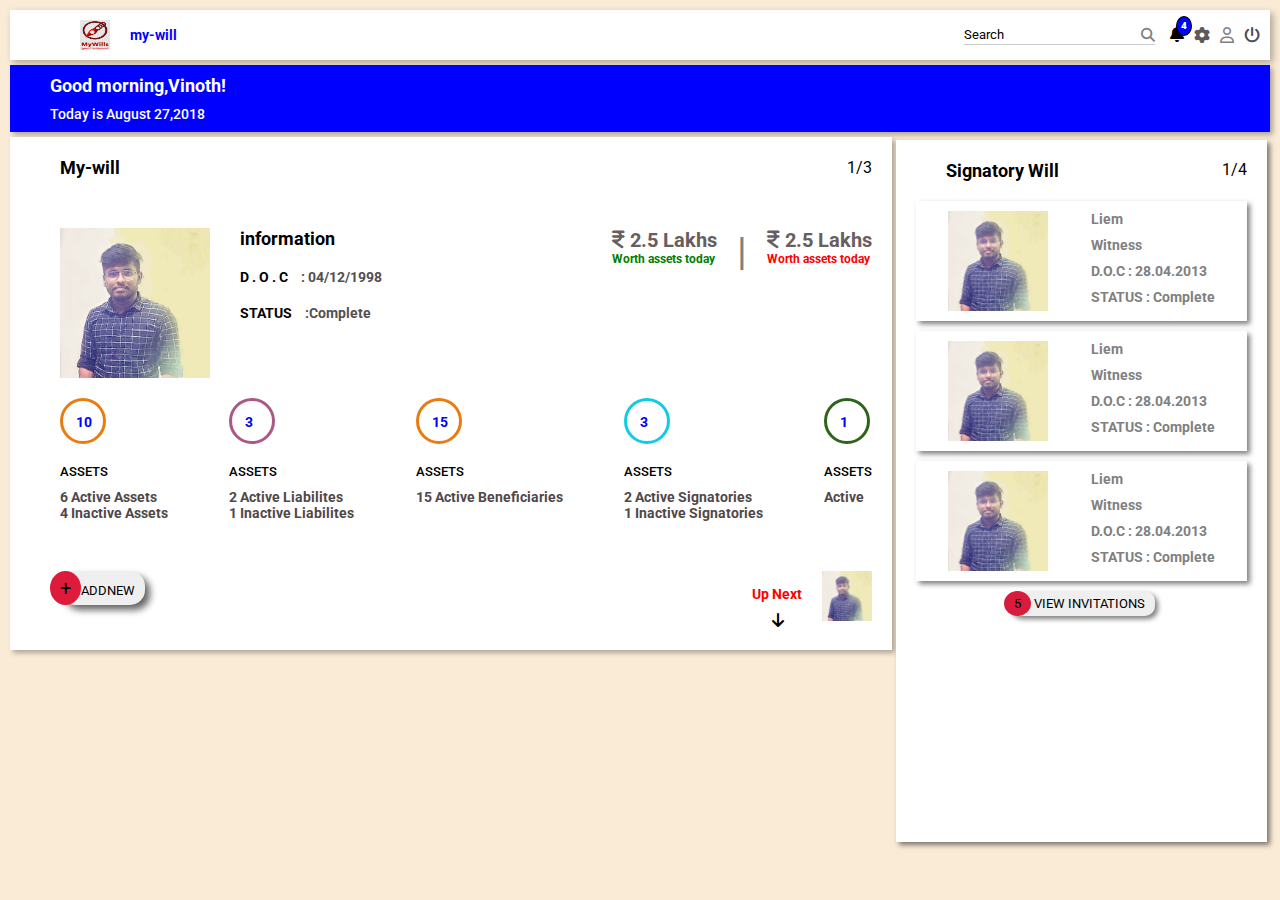
==== index.html @ d2a9e1b7 "new file added" ====
<!DOCTYPE html>
<html lang="en">

<head>
    <meta charset="UTF-8">
    <meta name="viewport" content="width=device-width, initial-scale=1.0">
    <title>Assesment</title>
    <link rel="stylesheet" href="style.css">
    <link rel="stylesheet" href="https://cdnjs.cloudflare.com/ajax/libs/font-awesome/6.6.0/css/all.min.css">
</head>

<body>
    <div class="container">
        <div class="header">
            <div class="head">
                <img src="./images/Screenshot 2024-10-30 212559.jpg" alt="">
                <p>my-will</p>
            </div>
            <div class="body">
                <div class="card">
                    <input type="text" placeholder="Search">
                    <span class="one"><i class="fa-solid fa-magnifying-glass"></i></span>
                </div>
                <div class="footer">
                    <div class="box">
                        <i class="fa-solid fa-bell"><span class="two">4</span></i>
                        <span class="three"><i class="fa-solid fa-gear"></i></span>
                        <span class="four"><i class="fa-regular fa-user"></i></span>
                        <span class="five"><i class="fa-solid fa-power-off"></i></span>
                    </div>
                </div>
            </div>
        </div>
        <div class="section">
            <h3>Good morning,Vinoth!</h3>
            <p class="six">Today is August 27,2018</p>
        </div>
        <div class="main">
            <div class="main-head">
                <p class="seven">My-will</p>
                <span>1/3</span>
            </div>
            <div class="main-body">
                <div class="maininfo">
                    <img src="./images/snimg.jpg" alt="img">
                    <div class="main-mini">
                        <h3>information</h3>
                        <p class="eight"> D . O . C <span class="nign">: 04/12/1998</span></p>
                        <h4 class="ten">STATUS <span class="nign">:Complete</span></h4>
                    </div>
                </div>
                <div class="maindetails">
                    <span class="main-rupee">

                        <p class="eleven"><i class="fa-solid fa-indian-rupee-sign"></i> 2.5 Lakhs</p>
                        <p class="twele">Worth assets today</p>
                    </span>
                    <span class="thirteen">|</span>
                    <span class="main-rupee">

                        <p class="fourteen"><i class="fa-solid fa-indian-rupee-sign"></i> 2.5 Lakhs</p>
                        <p class="fifteen">Worth assets today</p>
                    </span>
                </div>

            </div>
            <div class="main-footer">
                <div class="main-menu">
                    <span class="sixteen">
                        <p class="boxnum">10</p>
                    </span>
                    <p class="seventeen">ASSETS</p>
                    <div class="boxone">
                        <p>6 Active Assets</p>
                        <p>4 Inactive Assets</p>
                    </div>
                </div>
                <div class="main-menu">
                    <span class="nighteen">
                        <p class="boxnum">3</p>
                    </span>
                    <p class="seventeen">ASSETS</p>
                    <div class="boxone">
                        <p>2 Active Liabilites</p>
                        <p>1 Inactive Liabilites</p>
                    </div>
                </div>
                <div class="main-menu">
                    <span class="twenty">
                        <p class="boxnum">15</p>
                    </span>
                    <p class="seventeen">ASSETS</p>
                    <div class="boxone">
                        <p>15 Active Beneficiaries</p>

                    </div>
                </div>
                <div class="main-menu">
                    <span class="twoone">
                        <p class="boxnum">3</p>
                    </span>
                    <p class="seventeen">ASSETS</p>
                    <div class="boxone">
                        <p>2 Active Signatories</p>
                        <p>1 Inactive Signatories</p>
                    </div>
                </div>
                <div class="main-menu">
                    <span class="twotwo">
                        <p class="boxnum">1</p>
                    </span>
                    <p class="seventeen">ASSETS</p>
                    <div class="boxone">
                        <p>Active</p>
                    </div>
                </div>
            </div>
            <div class="aside">

                <div class="con">

                    <a href="mini.html"><button><span class="twothree">+</span>ADDNEW</button></a>
                </div>
                <div class="ner">
                    <div class="me">
                        <div class="s">
                            <p class="moon">Up Next</p>
                            <i class="fa-solid fa-arrow-down"></i>
                        </div>
                        <img src="./images/snimg.jpg" alt="img">

                    </div>
                </div>
            </div>


        </div>
        <div class="article">
            <div class="article-head">
                <h3>Signatory Will</h3>
                <span class="twofour">1/4</span>
            </div>
            <div class="article-card">
                <div class="cards">
                    <img src="./images/snimg.jpg" alt="">
                    <div class="detailsinfo">
                        <h2 class="twoseven">Liem</h2>
                        <h2 class="twoseven">Witness</h2>
                        <p class="twofive">D.O.C : 28.04.2013</p>
                        <p class="twofive">STATUS : Complete</p>
                    </div>
                </div>
                <div class="cards">
                    <img src="./images/snimg.jpg" alt="">
                    <div class="detailsinfo">
                        <h2 class="twoseven">Liem</h2>
                        <h2 class="twoseven">Witness</h2>
                        <p class="twofive">D.O.C : 28.04.2013</p>
                        <p class="twofive">STATUS : Complete</p>
                    </div>
                </div>
                <div class="cards">
                    <img src="./images/snimg.jpg" alt="">
                    <div class="detailsinfo">
                        <h2 class="twoseven">Liem</h2>
                        <h2 class="twoseven">Witness</h2>
                        <p class="twofive">D.O.C : 28.04.2013</p>
                        <p class="twofive">STATUS : Complete</p>
                    </div>
                </div>
            </div>
            <div class="btn">
                <button><span>5</span> VIEW INVITATIONS</button>
            </div>
        </div>
    </div>
    <script src="script.js"></script>
</body>

</html>
---- style.css ----
@import url('https://fonts.googleapis.com/css2?family=Roboto:ital,wght@0,100;0,300;0,400;0,500;0,700;0,900;1,100;1,300;1,400;1,500;1,700;1,900&display=swap');

*{
    padding: 0;
    margin: 0;
    box-sizing: border-box;
    font-family: "Roboto", serif;
}

.container{
    width: 100vw;
    height: 100vh;
    background-color: antiquewhite;
    padding: 10px;
    position: relative;
}

.header{
    display: flex;
    justify-content: space-between;
    align-items: center;
    width: 100%;
    height: 50px;
    padding: 10px;
    background-color: white;
    box-shadow: 3px 3px 7px rgba(0,0,0,.3);
}

.head{
    flex: 1;
    margin-left: 60px;
}

p{
    color: blue;
    font-size: 14px;
    font-weight: 700;
}

.body{
    display: flex;
    gap: 15px;
}

.card{
    display: flex;
    justify-content: space-between;
    border-bottom: 1px solid #ccc;
    align-items: center;
}

.one{
    color: gray;
    font-size: 14px;
}

input{
    border: none;
}

.box{
    display: flex;
    gap: 10px;
}

.box i{
    position: relative;
}

.box .two{
    position: absolute;
    border-radius: 50%;
    padding: 4px;
    font-size: 10px;
    background-color: blue;
    color: white;
    top: -10px;
    left: 6px;
    border: 1px solid black;
}

.three{
    color: rgb(95, 89, 89);
}

.four{
    color: gray;
}

.five{
    color: rgb(79, 76, 76);
}

.section{
    margin-top: 5px;
    padding: 10px;
    background-color: blue;
    color: white;
    display: flex;
    flex-direction: column;
    gap: 10px;
    box-shadow: 3px 3px 5px rgba(0,0,0,.3);
}

h3{
    margin-left: 30px;
    font-size: 18px;
    font-weight: 700;
}

.six{
    color: white;
    margin-left: 30px;
    font-size: 14px;
    font-weight: 500;

}

.main{
    margin-top: 5px;
    background-color: white;
    padding: 20px;
    width: 70%;
    box-shadow: 3px 3px 5px rgba(0,0,0,.3);
    display: flex;
    flex-direction: column;
    flex-wrap: wrap;
}

.main-head{
    display: flex;
    justify-content: space-between;
    align-items: center;
    margin-left: 30px;
}

.seven{
    color: black;
    font-size: 18px;
}

.main-body{
    display: flex;
    justify-content: space-between;
}

.maininfo{
    display: flex;
    margin-top: 50px;
    margin-left: 30px;
}

.main-mini{
    display: inline-flex;
    flex-direction: column;
    gap: 20px;
}

.eight,.ten{
    margin-left: 30px;
}

.eight{
    color: black;
    font-size: 14px;
    font-weight: 700;
}

.ten{
    font-size: 14px;
}

.nign{
    color: rgb(85, 80, 80);
    margin-left: 10px;
}

.maininfo img{
    width: 150px;
    height: 150px;
}

.maindetails{
    display: flex;
    margin-top: 50px;
    gap: 20px;
}

.main-rupee{
    display: flex;
    flex-direction: column;
}


.thirteen{
    font-size: 40px;
    color: gray;
}

.twele{
    color: green;
    font-size: 12px;
}

.eleven,.fourteen{
    font-size: 20px;
    color: rgb(103, 94, 94);

}

.fifteen{
    color: red;
    font-size: 12px;
}

.main-footer
{
    display: flex;
    justify-content: space-between;
    gap: 20px;
    margin-top: 20px;
    margin-left: 30px;
}

.main-menu{
    display: flex;
    flex-direction: column;
    gap: 10px;
}

.sixteen{
    height: 20px;
    width: 20px;
   border: 3px solid rgb(232, 124, 16);
   border-radius: 50%;
   padding: 20px;
   position: relative;
}

.boxnum{
    position: absolute;
    left: 13px;
    top: 13px;
}

.seventeen{
    margin-top: 10px;
    color: black;
    font-size: 13px;
    font-weight: 500;
}

.nighteen{
    height: 20px;
    width: 20px;
   border: 3px solid rgb(232, 124, 16);
   border-radius: 50%;
   padding: 20px;
   position: relative;
}



.nighteen{
    height: 20px;
    width: 20px;
   border: 3px solid rgb(172, 88, 132);
   border-radius: 50%;
   padding: 20px;
   position: relative;
}

.twenty{
    height: 20px;
    width: 20px;
   border: 3px solid rgb(232, 124, 16);
   border-radius: 50%;
   padding: 20px;
   position: relative;
}

.twoone{
    height: 20px;
    width: 20px;
   border: 3px solid rgb(16, 203, 232);
   border-radius: 50%;
   padding: 20px;
   position: relative;
}

.twotwo{
    height: 20px;
    width: 20px;
   border: 3px solid rgb(47, 100, 24);
   border-radius: 50%;
   padding: 20px;
   position: relative;
}

.boxone p{
    color: rgb(80, 72, 72);
}


.aside{
    margin-top: 50px;
    margin-left: 30px;
    display: flex;
    justify-content: space-between;
}

.aside button{
    border: none;
    cursor: pointer;
    padding:5px 10px;
    color: black;
    box-shadow: 5px 5px 7px rgba(0,0,0,.6);
    border-radius: 15px;
}

.twothree{
    font-size:20px;
    background-color: rgb(223, 27, 60);
    padding:5px 10px;
    border-radius: 50%;
    margin-left: -20px;
}

.ner img{
    width: 50px;
    height: 50px;
}

.article{
    position: absolute;
    top: 140px;
    left: 70%;
    background-color: white;
    width: 29%;
    padding: 20px;
    box-shadow: 3px 3px 5px rgba(0,0,0,0.5);
    height: 78%;
}

.article-head{
    display: flex;
    justify-content: space-between;
    
}

.article-card{
    width: 100%;
    margin-top: 20px;
    display: flex;
    flex-direction: column;
    gap: 10px;
}

.cards{
    display: flex;
    justify-content: space-around;
    box-shadow: 3px 3px 5px rgba(0,0,0,.5);
    padding: 10px;
}

.article-card .cards img{
    width: 100px;
    height: 100px;
    text-align: center;
}

.detailsinfo{
    display: flex;
    flex-direction: column;
    gap: 10px;
}

.twoseven,.twofive{
    font-size: 14px;
    color: gray;
}

.btn{
    text-align: center;
    margin-top: 10px;
}

.btn button{
    padding: 5px 10px;
    border-radius: 10px;
    border: none;
    cursor: pointer;
    box-shadow: 3px 3px 5px rgba(0,0,0,.5);
}

.btn span{
    background-color: rgb(216, 28, 59);
    padding: 5px 10px;
    border-radius: 50%;
    margin-left: -15px;
}

.me{
    display: flex;
    gap: 20px;
}

.moon{
    color: red;
    margin-top: 15px;
    font-size: 14px;
}

.me i{
    margin-left: 20px;
    margin-top: 10px;
}

.minihead{
    width: 100vw;
    height: 100vh;
    padding: 10px;
    position: relative;
}


.middleone{
    position: absolute;
    left: 10;
    top: 60px;
    background-color: blue;
    width:15%;
    height: 90%;
}

.img{
    width: 100px;
    height: 100px;
    margin-left: 50px;
    margin-top: 50px;
}

.img img{
    width: 100%;
    height: 100%;
}

.deta{
    display: flex;
    flex-direction: column;
    gap: 10px;
    color: white;
    margin-top: 10px;
    margin-left: 10px;
}

.detaone span{
    margin-left: 35px;
}

.detatwo span{
    margin-left: 15px;
}

.midfoot{
    margin-top: 300px;
    margin-left: 50px;
}

.midfoot a{
    text-decoration: none;
    color: white;
}

.middletwo{
    position: absolute;
    left: 250px;
}

.mid{
    
    padding:10px;
    margin-top: 10px;
    display: flex;
}

.midone{
    display: flex;
    border: 1px solid #ccc;
    padding: 10px;
    gap: 20px;
    width: 220px;
}

.midtwo{
    display: flex;
    border: 1px solid #ccc;
    padding: 10px;
    gap: 10px;
    width: 173px;
}

#one{
    background-color: rgb(225, 94, 54);
}

.icon{
    font-size: 30px;
}

.middata h1{
    color: white;
    font-size: 20px ;
}

.threeone{
    color: white;
}

.threefour{
    border: 1px solid black;
    padding: 5px;
    width: 25px;
    height: 25px;
    border-radius: 50%;
}

.midfoot a:hover{
    color: red;
}

table tr:hover{
    background-color: gray;
    cursor: pointer;
}

.con button:hover{
    background-color: pink;

}
.middata h2{
    color: blue;
    margin-left: 20px;
}

.threefive{
    margin-left: 20px;
    font-size: 12px;
}

.midthree{
    position: absolute;
    left: 260px;
    top: 200px;
    width: 700px;
}

.midthree-head h2{
    font-size: 18px;
}

.midthree-body{
    display: flex;
    gap: 20px;
}
.midthree-main{
    display: flex;
    justify-content: space-between;
}

.fourone{
    width: 20px;
    height: 10px;
    border: 1px solid black;
    background-color: green;
}

table {
    width: 700px;
    border: 1px solid #ccc;
    border-collapse: collapse;
    margin-top: 10px;
}

table tr th{
    padding: 10px;
}

table tr td{
    border: 1px solid #ccc;
    text-align: center;
    padding: 10px;
}

.midfour{
    position: absolute;
    left: 980px;
    top: 150px;
    background-color: rgb(228, 225, 225);
    padding: 20px;
}

.midfour h1{
    text-align: center;
    font-size: 18px;
    border-bottom: 1px solid black;
    margin-bottom: 20px;
    padding: 10px;
}

.midfour p{
    color: black;
    margin-bottom: 10px;
}

.input-container{
    display: block;
    width: 320px;
}
form{
    display: flex;
    flex-direction: column;
    gap: 10px;
}
.input-container input{
    padding: 10px;
    width: 100%;
    outline: none;
    border: none;
}

.btnone{
    display: flex;
    justify-content: center;
    gap: 20px;
}

.btnone button{
    padding: 5px 15px;
    cursor: pointer;
    border: none;
    font-size: 16px;
    font-weight: 700;
    box-shadow: 3px 3px 5px rgba(0,0,0,0.5);
}

.fiveone{
    background-color: blue;
    color: white;
}

input::placeholder{
    color: black;
}

.head{
    display: flex;
    align-items: center;
    gap: 20px;
}

.head img{
    width: 30px;
    height: 30px;
}
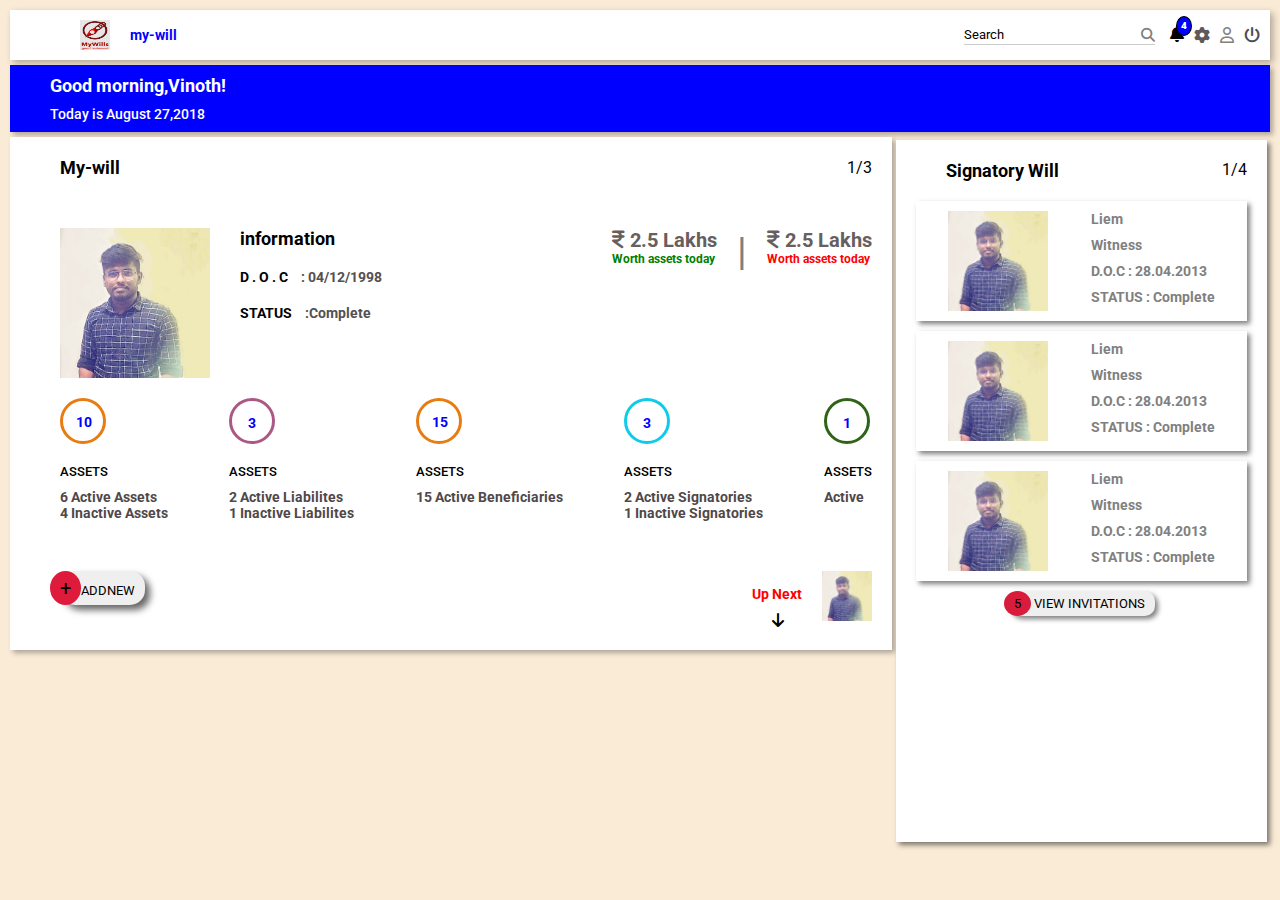
==== commit fa872dda: "new change added" ====
--- a/index.html
+++ b/index.html
@@ -77,7 +77,7 @@
                 </div>
                 <div class="main-menu">
                     <span class="nighteen">
-                        <p class="boxnum">3</p>
+                        <p class="boxnumone">3</p>
                     </span>
                     <p class="seventeen">ASSETS</p>
                     <div class="boxone">
@@ -97,7 +97,7 @@
                 </div>
                 <div class="main-menu">
                     <span class="twoone">
-                        <p class="boxnum">3</p>
+                        <p class="boxnumone">3</p>
                     </span>
                     <p class="seventeen">ASSETS</p>
                     <div class="boxone">
@@ -107,7 +107,7 @@
                 </div>
                 <div class="main-menu">
                     <span class="twotwo">
-                        <p class="boxnum">1</p>
+                        <p class="boxnumone">1</p>
                     </span>
                     <p class="seventeen">ASSETS</p>
                     <div class="boxone">
--- a/style.css
+++ b/style.css
@@ -522,7 +522,13 @@
     padding: 5px;
     width: 25px;
     height: 25px;
+    margin-left: 15px;
     border-radius: 50%;
+}
+
+.boxnumone{
+    margin-left: -4px;
+    margin-top: -6px;
 }
 
 .midfoot a:hover{
